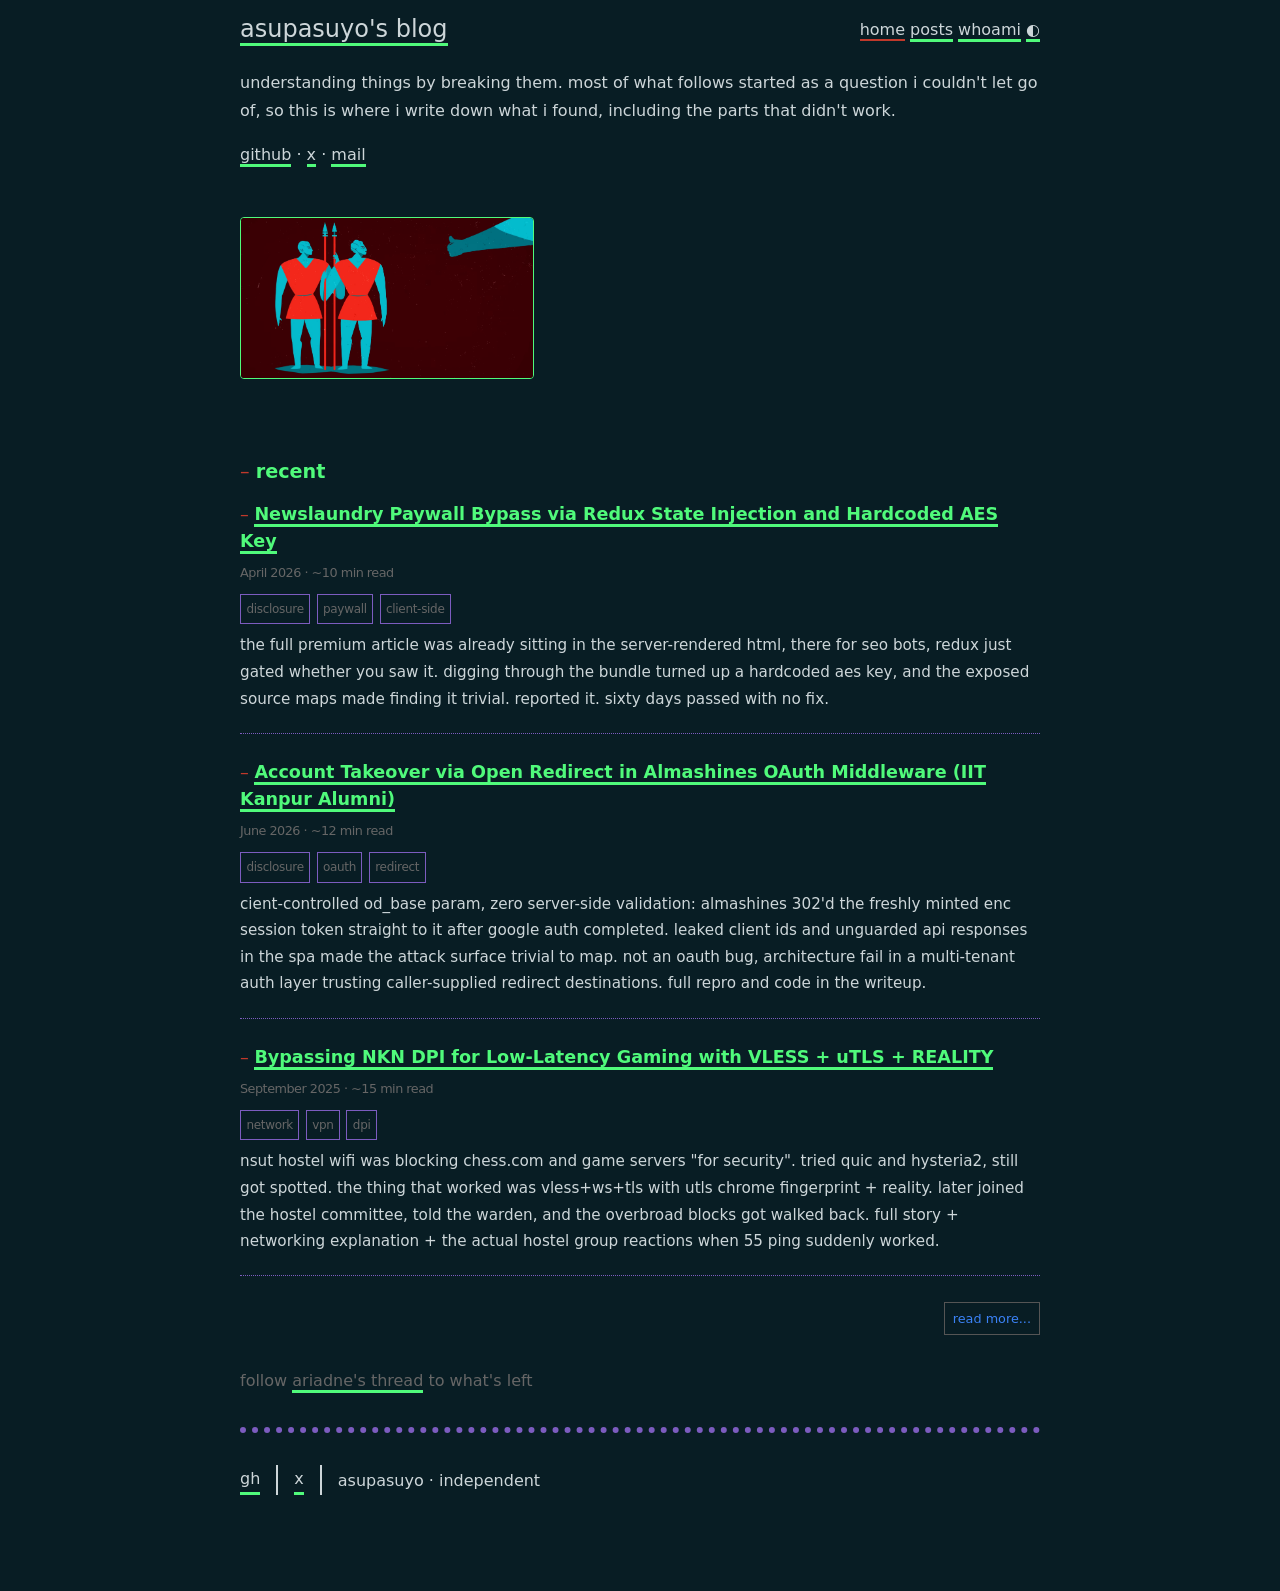
==== index.html @ 63be92d7 "UI: restyle cover image as a short, wide banner with a 1px green border" ====
<!DOCTYPE html>
<html lang="en">
<head>
  <meta charset="UTF-8">
  <meta http-equiv="X-UA-Compatible" content="IE=edge">
  <meta name="viewport" content="width=device-width, initial-scale=1.0">
  <title>asupasuyo's blog</title>
  <meta property="og:title" content="asupasuyo"/>
  <meta property="og:description" content="security research notes and disclosures"/>
  <meta name="description" content="security research notes and disclosures"/>
  <link href="css/fonts.css" rel="stylesheet"/>
  <link rel="stylesheet" type="text/css" media="screen" href="css/main.css"/>
  <link rel="stylesheet" id="darkModeStyle" type="text/css" href="css/dark.css"/>
</head>
<body>
  <div class="content">
    <header>
      <div class="main" id="main_title">
        <a href="index.html">asupasuyo's blog</a>
      </div>
      <nav>
        <a href="index.html" class="nav-active">home</a>
        <a href="posts.html">posts</a>
        <a href="whoami.html">whoami</a>
        <a href="#" id="theme-toggle" title="toggle dark">◐</a>
      </nav>
    </header>

    <main>
      <p>understanding things by breaking them. most of what follows started as a question i couldn't let go of, so this is where i write down what i found, including the parts that didn't work.</p>

      <p><a href="https://github.com/asucodes">github</a> · <a href="https://x.com/asupasuyo">x</a> · <a href="mailto:onepetaflop@gmail.com">mail</a></p>

      <figure style="margin: 2em 0; padding: 0;">
        <img src="assets/cover.png" alt="Prometheus cover art" style="border: 1px solid #50fa7b; border-radius: 4px; width: 100%; height: 160px; object-fit: cover; object-position: center 20%; display: block;" />
      </figure>

      <h2>recent</h2>

      <div class="post-teaser" data-tags="disclosure paywall client-side">
        <h2><a href="posts/newslaundry.html">Newslaundry Paywall Bypass via Redux State Injection and Hardcoded AES Key</a></h2>
        <div class="meta">April 2026 · ~10 min read</div>
        <div class="tags"><span class="tag">disclosure</span><span class="tag">paywall</span><span class="tag">client-side</span></div>
        <p>the full premium article was already sitting in the server-rendered html, there for seo bots, redux just gated whether you saw it. digging through the bundle turned up a hardcoded aes key, and the exposed source maps made finding it trivial. reported it. sixty days passed with no fix.</p>
      </div>

      <div class="post-teaser" data-tags="disclosure oauth redirect ato">
        <h2><a href="posts/almashines.html">Account Takeover via Open Redirect in Almashines OAuth Middleware (IIT Kanpur Alumni)</a></h2>
        <div class="meta">June 2026 · ~12 min read</div>
        <div class="tags"><span class="tag">disclosure</span><span class="tag">oauth</span><span class="tag">redirect</span></div>
        <p>cient-controlled od_base param, zero server-side validation: almashines 302'd the freshly minted enc session token straight to it after google auth completed. leaked client ids and unguarded api responses in the spa made the attack surface trivial to map. not an oauth bug, architecture fail in a multi-tenant auth layer trusting caller-supplied redirect destinations. full repro and code in the writeup.</p>
      </div>

      <div class="post-teaser" data-tags="network vpn dpi bypass">
        <h2><a href="posts/bypass-dpi.html">Bypassing NKN DPI for Low-Latency Gaming with VLESS + uTLS + REALITY</a></h2>
        <div class="meta">September 2025 · ~15 min read</div>
        <div class="tags"><span class="tag">network</span><span class="tag">vpn</span><span class="tag">dpi</span></div>
        <p>nsut hostel wifi was blocking chess.com and game servers "for security". tried quic and hysteria2, still got spotted. the thing that worked was vless+ws+tls with utls chrome fingerprint + reality. later joined the hostel committee, told the warden, and the overbroad blocks got walked back. full story + networking explanation + the actual hostel group reactions when 55 ping suddenly worked.</p>
      </div>

      <div style="text-align: right; margin-top: 0.5em;">
        <a href="#" id="read-more" style="border: 1px solid #555; padding: 2px 8px; font-size: 0.8rem; color: #3b82f6; text-decoration: none; display: inline-block;">read more...</a>
      </div>

      <div id="other-notes" style="display: none;">
        <h2>previous writeups</h2>
        <div class="post-teaser" data-tags="selenium bruteforce ethical">
          <h2><a href="posts/NEET-DOB-Bruteforce.html">NEET NTA Scorecard Portal Rate Limiting and Anti-CAPTCHA Weaknesses (Ethical Research)</a></h2>
          <div class="meta">June 2024 · ~8 min read</div>
          <div class="tags"><span class="tag">selenium</span><span class="tag">bruteforce</span><span class="tag">ethical</span></div>
          <p>after neet 2024 (multiple air 1s, grace marks drama, paper issues) the result lookup was still the old app-number + dob form. i got curious how trivial it was to recover a result if the app number leaked. built the selenium date walker as an independent demo of the oracle. strong ethical note + full cleaned code + selenium/headless setup in the repo.</p>
        </div>

        <div class="post-teaser" data-tags="webrtc streaming firewall">
          <h2><a href="posts/streamit.html">WebRTC Watchparty with TURN for Surviving Restrictive Firewalls</a></h2>
          <div class="meta">August 2025 · ~5 min read</div>
          <div class="tags"><span class="tag">webrtc</span><span class="tag">streaming</span><span class="tag">firewall</span></div>
          <p>native webrtc p2p watchparty (react + node + socket.io + simple-peer). worked great until the first restrictive network. a turn relay was the difference between dead and smooth. short note + full repo linked.</p>
        </div>
      </div>

      <p style="margin-top:2em; color:#666;">follow  <a href="posts.html">ariadne's thread</a> to what's left</p>
    </main>

    <footer>
      <div class="soc">
        <a href="https://github.com/asucodes">gh</a>
      </div>
      <div class="soc">
        <a href="https://x.com/asupasuyo">x</a>
      </div>
      <div class="footer-info">asupasuyo · independent</div>
    </footer>
  </div>

  <script src="js/site.js"></script>
</body>
</html>
---- css/fonts.css ----
/* fira-sans-regular - latin */
@font-face {
  font-family: 'Fira Sans';
  font-style: normal;
  font-weight: 400;
  src: url('../fonts/fira-sans-v10-latin-regular.eot'); /* IE9 Compat Modes */
  src: local('Fira Sans Regular'), local('FiraSans-Regular'),
       url('../fonts/fira-sans-v10-latin-regular.eot?#iefix') format('embedded-opentype'), /* IE6-IE8 */
       url('../fonts/fira-sans-v10-latin-regular.woff2') format('woff2'), /* Super Modern Browsers */
       url('../fonts/fira-sans-v10-latin-regular.woff') format('woff'), /* Modern Browsers */
       url('../fonts/fira-sans-v10-latin-regular.ttf') format('truetype'), /* Safari, Android, iOS */
       url('../fonts/fira-sans-v10-latin-regular.svg#FiraSans') format('svg'); /* Legacy iOS */
}
/* roboto-mono-regular - latin */
@font-face {  
  font-family: 'Roboto Mono';
  font-style: normal;
  font-weight: 400;  
  src: url('../fonts/roboto-mono-v12-latin-regular.eot'); /* IE9 Compat Modes */
  src: url('../fonts/roboto-mono-v12-latin-regular.eot?#iefix') format('embedded-opentype'), /* IE6-IE8 */
       url('../fonts/roboto-mono-v12-latin-regular.woff2') format('woff2'), /* Super Modern Browsers */
       url('../fonts/roboto-mono-v12-latin-regular.woff') format('woff'), /* Modern Browsers */
       url('../fonts/roboto-mono-v12-latin-regular.ttf') format('truetype'), /* Safari, Android, iOS */
       url('../fonts/roboto-mono-v12-latin-regular.svg#RobotoMono') format('svg'); /* Legacy iOS */
}
/* ibm-plex-mono-500italic - latin */
@font-face {
  font-family: 'IBM Plex Mono';
  font-style: italic;
  font-weight: 500;
  src: url('../fonts/ibm-plex-mono-v6-latin-500italic.eot'); /* IE9 Compat Modes */
  src: local('IBM Plex Mono Medium Italic'), local('IBMPlexMono-MediumItalic'),
       url('../fonts/ibm-plex-mono-v6-latin-500italic.eot?#iefix') format('embedded-opentype'), /* IE6-IE8 */
       url('../fonts/ibm-plex-mono-v6-latin-500italic.woff2') format('woff2'), /* Super Modern Browsers */
       url('../fonts/ibm-plex-mono-v6-latin-500italic.woff') format('woff'), /* Modern Browsers */
       url('../fonts/ibm-plex-mono-v6-latin-500italic.ttf') format('truetype'), /* Safari, Android, iOS */
       url('../fonts/ibm-plex-mono-v6-latin-500italic.svg#IBMPlexMono') format('svg'); /* Legacy iOS */
}
---- css/main.css ----
/* Markdown */
:root {
  --maincolor: #c0392b;
  --bordercl: #7c5cbf;
  --callouctcolor: dodgerblue;
  --hovercolor: #1a1a2e;
  --darkMaincolor: #50fa7b;
}

html {
  color: #232333;
  font-family: system-ui, -apple-system, BlinkMacSystemFont, "Segoe UI", Roboto, Helvetica, Arial, sans-serif;
  font-size: 16px;
  line-height: 1.7em;
}

body {
  display: block;
  margin: 8px;
  padding: 0 4px;
}

* {
  -webkit-tap-highlight-color: rgba(0, 0, 0, 0);
}

@keyframes intro {
  0% {
    opacity: 0.01;
  }

  100% {
    opacity: 1;
  }
}

.content {
  animation: intro 0.3s both;
  animation-delay: 0.15s;
}

::selection {
  background: var(--maincolor);
  color: #fff;
}

p {
  /* font-family: 'Fira Sans', sans-serif; */
  line-height: 1.75;
}

article p {
  line-height: 1.8;
  margin-bottom: 1.1em;
}

hr {
  border: 0;
  border-top: 3px dotted var(--bordercl);
  margin: 1em 0;
}

blockquote {
  border-left: 3px solid var(--bordercl);
  color: #737373;
  margin: 0;
  padding-left: 1em;
}

a {
  border-bottom: 3px solid var(--maincolor);
  color: inherit;
  text-decoration: none;
}

a:hover {
  background-color: var(--hovercolor);
  color: #fff;
}

ul {
  list-style: none;
  padding-left: 2ch;
}

ul li {
  text-indent: -2ch;
}

ul > li::before {
  content: "* ";
  font-weight: bold;
}

/* Images */
img {
  border: 3px solid #ececec;
  max-width: 100%;
}

figure {
  box-sizing: border-box;
  display: inline-block;
  margin: 0;
  max-width: 100%;
}

figure img {
  max-height: 500px;
}

@media screen and (min-width: 600px) {
  figure {
    padding: 0 40px;
  }
}

figure h4 {
  font-size: 1rem;
  margin: 0;
  margin-bottom: 1em;
}

figure h4::before {
  content: "↳ ";
}

/* Code blocks */
code, pre {
  font-family: ui-monospace, SFMono-Regular, Menlo, Monaco, Consolas, "Liberation Mono", "Courier New", monospace;
}

code {
  background-color: #f0f0f0;
  color: #b91c1c;
  padding: 0.1em 0.3em;
  border-radius: 2px;
  font-size: 0.93em;
}

pre {
  background-color: #f5f5f5;
  border-left: 3px solid var(--bordercl);
  line-height: 1.5;
  overflow-x: auto;
  padding: 1em 1.2em;
}

pre code {
  color: inherit;
  background: transparent;
}

.highlight pre ::selection {
  background: rgba(255, 255, 255, 0.2);
  color: inherit;
}

pre code {
  background-color: transparent;
  color: inherit;
  font-size: 100%;
  padding: 0;
}

/* Containers */
.content {
  margin-bottom: 4em;
  margin-left: auto;
  margin-right: auto;
  max-width: 800px;
  padding: 0 1ch;
  word-wrap: break-word;
}

/* Header */
header {
  display: flex;
  flex-wrap: wrap;
  justify-content: space-between;
  margin: 1em 0;
}

header .main {
  font-size: 1.5rem;
}

h1,
h2,
h3,
h4,
h5,
h6 {
  font-size: 1.2rem;
  margin-top: 2em;
}

article h2,
article h3,
article h4 {
  font-size: 1.05rem;
  margin-top: 1.8em;
  color: dodgerblue;
  letter-spacing: 0.01em;
}


h1::before {
  color: var(--maincolor);
  content: "# ";
}

.repo-link {
  color: #ff4444 !important;
  font-weight: bold;
  border-bottom: 3px solid #ff4444;
  display: inline-block;
  margin-bottom: 0.8em;
}

.poc-video {
  color: #ff4444;
  font-weight: bold;
}

.reaction {
  margin: 1em 0;
  border: 2px solid #444;
}

.reaction figcaption {
  color: #50fa7b;
  font-style: normal;
}

.footer-info a {
  color: #ff0000 !important;
  text-decoration: none !important;
  border-bottom: none !important;
}

.chat-embed {
  background: #111;
  border: 1px solid #444;
  padding: 0.5em;
  margin: 0.5em 0;
  font-family: monospace;
  font-size: 0.8rem;
  white-space: pre-wrap;
  color: #ddd;
}

/* only h1 gets the # prefix — section headings inside articles read cleaner without it */
h2::before,
h3::before,
h4::before,
h5::before,
h6::before {
  content: "";
}

/* but headings on non-article pages (home, posts list) keep a subtle marker */
.post-teaser h2::before,
main > h2::before {
  color: var(--maincolor);
  content: "– ";
  font-weight: 400;
}

.meta {
  color: #666;
  letter-spacing: -0.5px;
}

/* Footer */
footer {
  display: flex;
  align-items: center;
  border-top: 0.4rem dotted var(--bordercl);
  padding: 2rem 0rem;
  margin-top: 2rem;
}

.soc {
  display: flex;
  align-items: center;
  padding-right: 1rem;
  margin-right: 1rem;
  border-right: 2px solid;
  border-bottom: none;
}

.footer-info {
  padding: var(--footer-padding);
}

#main_title {
  margin-bottom: 10px;
}

/* Common */
.title h1 {
  margin-bottom: 0;
}

time {
  color: #666;
}

span {
  color: #666;
}

/* Posts */
article .title {
  margin-bottom: 1em;
}

/* Callout */
.callout {
  background-color: var(--callouctcolor);
  color: #fff;
  padding: 1em;
}

.callout p {
  /* font-family: 'IBM Plex Mono', monospace; */
  margin: 0;
}

.callout a {
  border-bottom: 3px solid #fff;
}

.callout a:hover {
  background-color: #fff;
  color: var(--callouctcolor);
}

.site-description {
  display: flex;
  justify-content: space-between;
}

.tags li::before {
  content: "🏷 ";
}

.tags a {
  border-bottom: 3px solid var(--maincolor);
}

.tags a:hover {
  color: white;
  background-color: var(--hovercolor);
}

svg {
  max-height: 15px;
}

.soc:hover {
  color: white;
}

.draft-label {
  color: var(--bordercl);
  text-decoration: none;
  padding: 2px 4px;
  border-radius: 4px;
  margin-left: 6px;
  background-color: #f9f2f4;
}

pre {
  font-family: "Roboto Mono", monospace;
  position: relative;
  -webkit-overflow-scrolling: touch;
}

pre code[class*="language-"] {
  -webkit-overflow-scrolling: touch;
}

pre code[class*="language-"]::before {
  background: black;
  border-radius: 0 0 0.25rem 0.25rem;
  color: white;
  font-size: 12px;
  letter-spacing: 0.025rem;
  padding: 0.1rem 0.5rem;
  position: absolute;
  right: 1rem;
  text-align: right;
  text-transform: uppercase;
  top: 0;
}

pre code[class="language-javaScript"]::before,
pre code[class="language-js"]::before {
  content: "js";
  background: #f7df1e;
  color: black;
}

pre code[class="language-typescript"]::before,
pre code[class="language-ts"]::before {
  content: "ts";
  background: dodgerblue;
  color: black;
}

pre code[class*="language-yml"]::before,
pre code[class*="language-yaml"]::before {
  content: "yaml";
  background: #f71e6a;
  color: white;
}

pre code[class*="language-shell"]::before,
pre code[class*="language-bash"]::before,
pre code[class*="language-sh"]::before {
  content: "shell";
  background: green;
  color: white;
}

pre code[class*="language-json"]::before {
  content: "json";
  background: dodgerblue;
  color: #000000;
}

pre code[class*="language-python"]::before,
pre code[class*="language-py"]::before {
  content: "py";
  background: blue;
  color: yellow;
}

pre code[class*="language-css"]::before {
  content: "css";
  background: cyan;
  color: black;
}

pre code[class*="language-go"]::before {
  content: "Go";
  background: cyan;
  color: royalblue;
}

pre code[class*="language-md"]::before,
pre code[class*="language-md"]::before {
  content: "Markdown";
  background: royalblue;
  color: whitesmoke;
}

pre code[class*="language-rust"]::before,
pre code[class*="language-rs"]::before {
  content: "rust";
  background: #fff8f6;
  color: #ff4647;
}

pre code[class*="language-cpp"]::before,
pre code[class*="language-c++"]::before {
  content: "cpp";
  background: #5e97d0;
  color: #044f88;
}

/* table */
table {
  border-spacing: 0;
  border-collapse: collapse;
}

table th {
  padding: 6px 13px;
  border: 1px solid #dfe2e5;
  font-size: large;
}

table td {
  padding: 6px 13px;
  border: 1px solid #dfe2e5;
}

.footnote-definition {
  display: flex;
  align-items: center;
  grid-column-gap: 10px;
}

/* site additions: minimal, matches the reference spirit */
.tags {
  display: flex;
  gap: 0.4em;
  flex-wrap: wrap;
  margin: 0.5em 0;
}
.tag {
  font-size: 0.75rem;
  border: 1px solid var(--bordercl);
  padding: 0.05em 0.45em;
  text-transform: lowercase;
  letter-spacing: -0.3px;
}
.tag:hover {
  background: var(--maincolor);
  color: #fff;
  border-color: var(--maincolor);
}

.pre-wrap {
  position: relative;
}
.copy-btn {
  position: absolute;
  top: 4px;
  right: 4px;
  font-size: 0.65rem;
  padding: 1px 6px;
  border: 1px solid #888;
  background: #fff;
  color: #232333;
  cursor: pointer;
  opacity: 0.85;
}
.copy-btn:hover {
  background: var(--maincolor);
  color: #fff;
  border-color: var(--maincolor);
}
.dark .copy-btn,
body[style*="background-color: #202124"] .copy-btn {
  background: #333;
  color: #ddd;
  border-color: #555;
}

.post-teaser {
  margin-bottom: 1.6em;
  padding-bottom: 1em;
  border-bottom: 1px dotted var(--bordercl);
  transition: all 0.1s ease;
}
.post-teaser:last-child {
  border-bottom: none;
}
.post-teaser:hover {
  border-bottom-color: var(--maincolor);
  padding-left: 0.3em;
}
.post-teaser h2 {
  margin: 0.2em 0 0.2em;
  font-size: 1.1rem;
}
.post-teaser .meta {
  font-size: 0.8rem;
}
.post-teaser p {
  margin: 0.3em 0;
  font-size: 0.95rem;
}
.read-time {
  font-size: 0.75rem;
  color: #888;
  margin-left: 0.5em;
}

.nav-active {
  border-bottom: 2px solid var(--maincolor);
}

figure {
  margin: 1em 0;
}
figure img {
  display: block;
  margin: 0 auto;
}
figcaption {
  text-align: center;
  font-size: 0.75rem;
  color: #666;
  margin-top: 0.3em;
}

/* slightly tighter content on mobile */
@media (max-width: 600px) {
  .content { padding: 0 0.5ch; }
  header nav a { margin-right: 0.6em; font-size: 0.95rem; }
}
---- css/dark.css ----
body {
    color: #cdd6d9;
    background-color: #081d24;
}

::-moz-selection {
    background: blue;
    color: #fff;
    text-shadow: none;
}

::selection {
    background: red;
    color: #fff;
    text-shadow: none;
}

hr {
    border-top: 3px dotted blue;
}

code {
  background-color: #2a2a35;
  color: #7dd3fc;
  padding: 0.1em 0.3em;
  border-radius: 2px;
}

pre {
  background-color: #1a1a2e;
  border-left: 3px solid #50fa7b;
  line-height: 1.5;
  overflow-x: auto;
  padding: 1em 1.2em;
}

pre code {
  background: transparent;
  color: #e8e8e8;
}

blockquote {
    border-color: blue;
}

h1,
h2,
h3,
h4,
h5,
h6 {
    color: #50fa7b;
}

h1::before {
    color: var(--darkMaincolor);
    content: "# ";
}

/* h1 keeps the # prefix — h2+ no prefix, same as light mode */
h2::before,
h3::before,
h4::before,
h5::before,
h6::before {
  content: "";
}

/* article section headings in dark mode — lighter than the green, readable */
article h2,
article h3,
article h4 {
  color: #7dd3fc;
}

a {
    border-bottom: 3px solid var(--darkMaincolor);
    color: inherit;
}

a:hover {
    background-color: var(--darkMaincolor);
    color: black;
}

.site-description a {
    color: #ddd;
}

.site-description a:hover {
    color: black;
}

.tags a {
    border-bottom: 3px solid var(--darkMaincolor);
}

.tags a:hover {
    background-color: var(--darkMaincolor);
    color: black;
}

.site-title a {
    color: white;
    text-decoration: none !important;
}

.header nav,
.footer {
    border-color: #333;
}

.highlight {
    background-color: #333;
}

.soc:hover {
    color: black;
}

.draft-label {
    color: var(--darkMaincolor);
    background-color: blue;
}

.highlight pre code[class=language-javaScript]::before,
.highlight pre code[class="language-js"]::before {
    content: "js";
    background: #f7df1e;
    color: black;
}

.highlight pre code[class*='language-yml']::before,
.highlight pre code[class*='language-yaml']::before {
    content: 'yaml';
    background: #f71e6a;
    color: white;
}

.highlight pre code[class*='language-shell']::before,
.highlight pre code[class*='language-bash']::before,
.highlight pre code[class*='language-sh']::before {
    content: 'shell';
    background: green;
    color: white
}

.highlight pre code[class*='language-json']::before {
    content: 'json';
    background: dodgerblue;
    color: #000000
}

.highlight pre code[class*='language-python']::before,
.highlight pre code[class*='language-py']::before {
    content: 'py';
    background: blue;
    color: yellow;
}

.highlight pre code[class*='language-css']::before {
    content: 'css';
    background: cyan;
    color: black;
}

.highlight pre code[class*='language-go']::before {
    content: 'Go';
    background: cyan;
    color: royalblue;
}

.highlight pre code[class*='language-md']::before {
    content: 'Markdown';
    background: royalblue;
    color: whitesmoke;
}
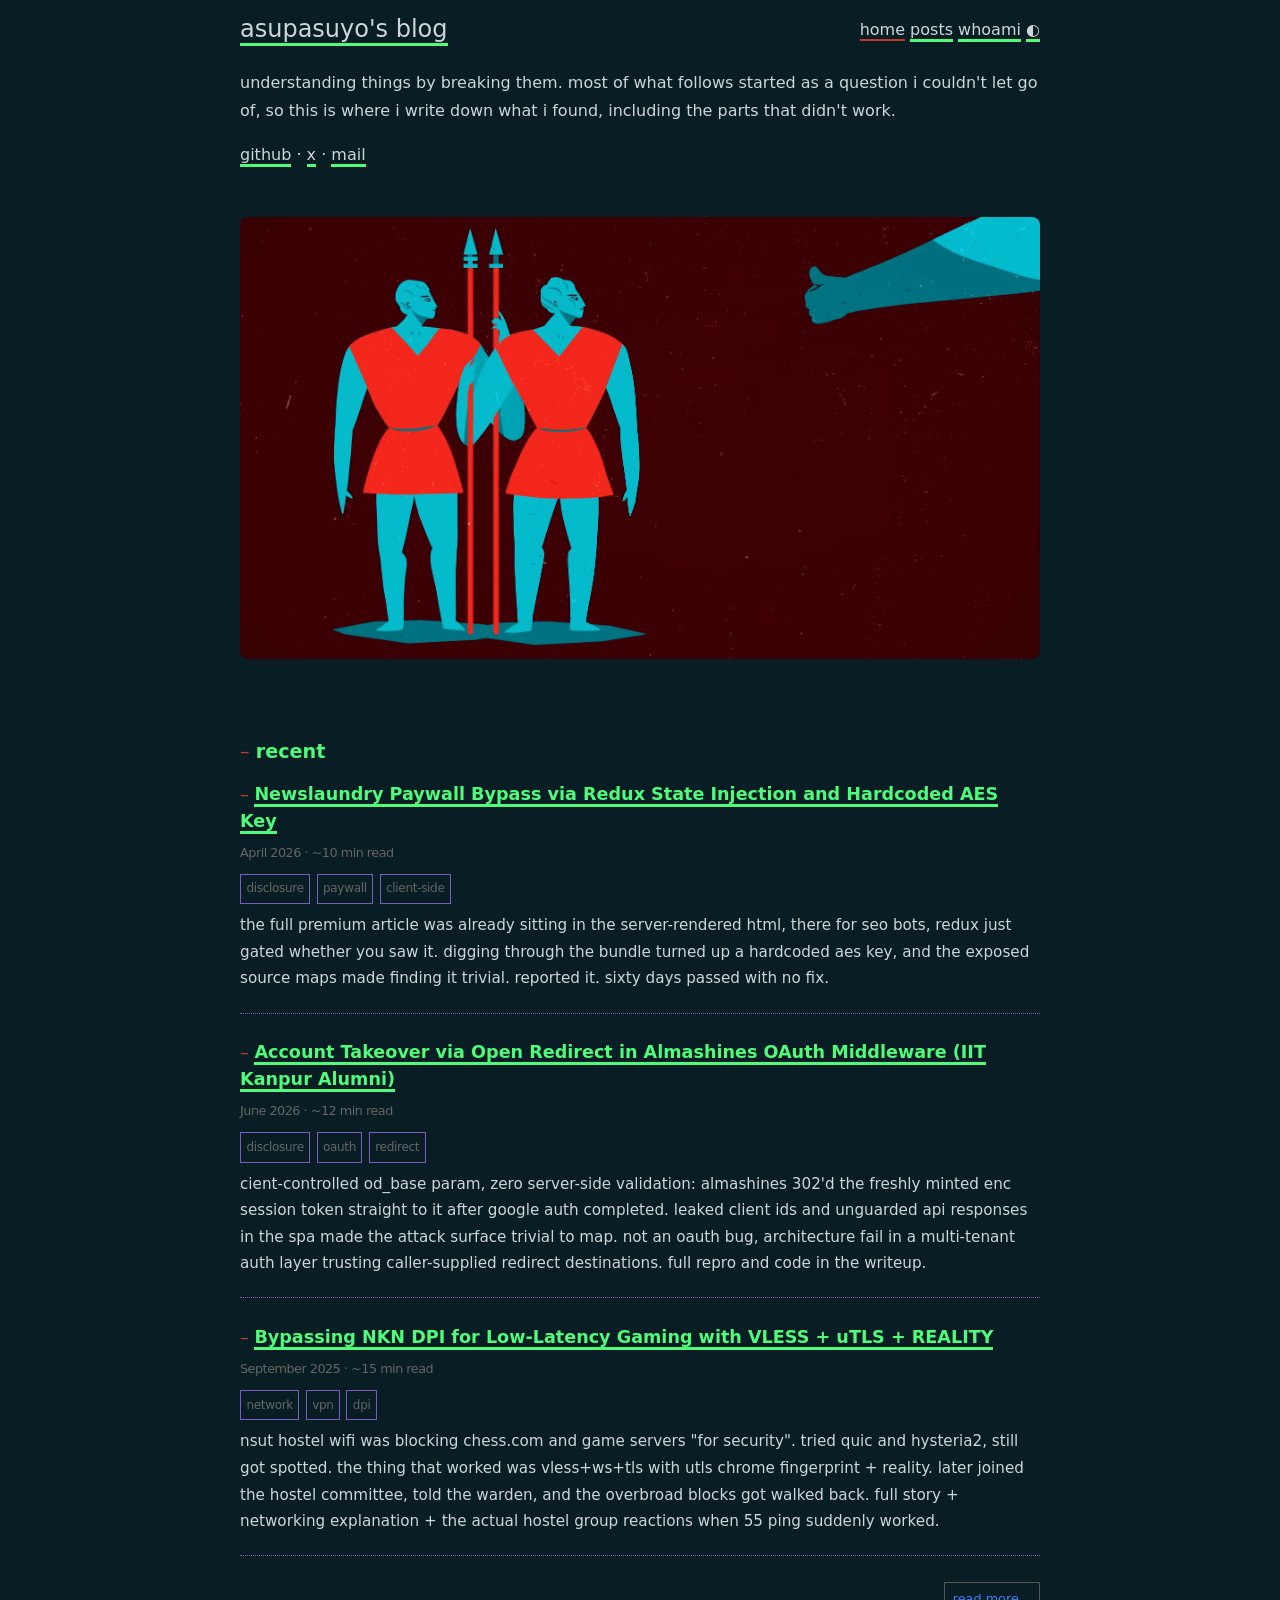
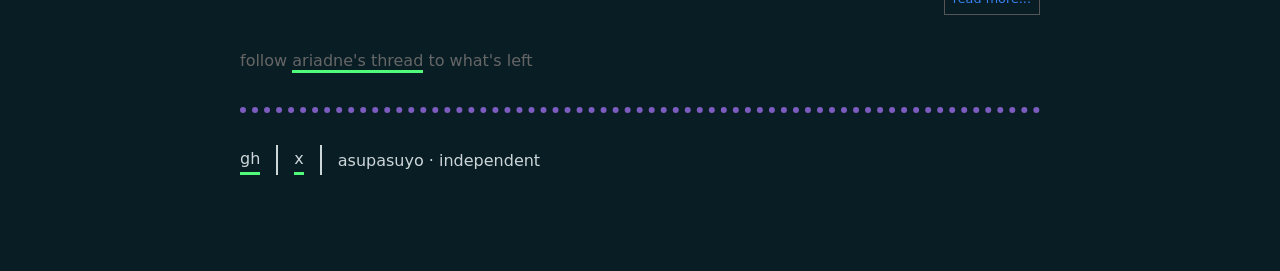
==== commit 9b38f578: "UI: revert cover image banner styling back to full bleed" ====
--- a/index.html
+++ b/index.html
@@ -31,8 +31,8 @@
 
       <p><a href="https://github.com/asucodes">github</a> · <a href="https://x.com/asupasuyo">x</a> · <a href="mailto:onepetaflop@gmail.com">mail</a></p>
 
-      <figure style="margin: 2em 0; padding: 0;">
-        <img src="assets/cover.png" alt="Prometheus cover art" style="border: 1px solid #50fa7b; border-radius: 4px; width: 100%; height: 160px; object-fit: cover; object-position: center 20%; display: block;" />
+      <figure style="margin: 2em 0; padding: 0; width: 100%;">
+        <img src="assets/cover.png" alt="Prometheus cover art" style="border-radius: 8px; border: none; width: 100%; display: block;" />
       </figure>
 
       <h2>recent</h2>
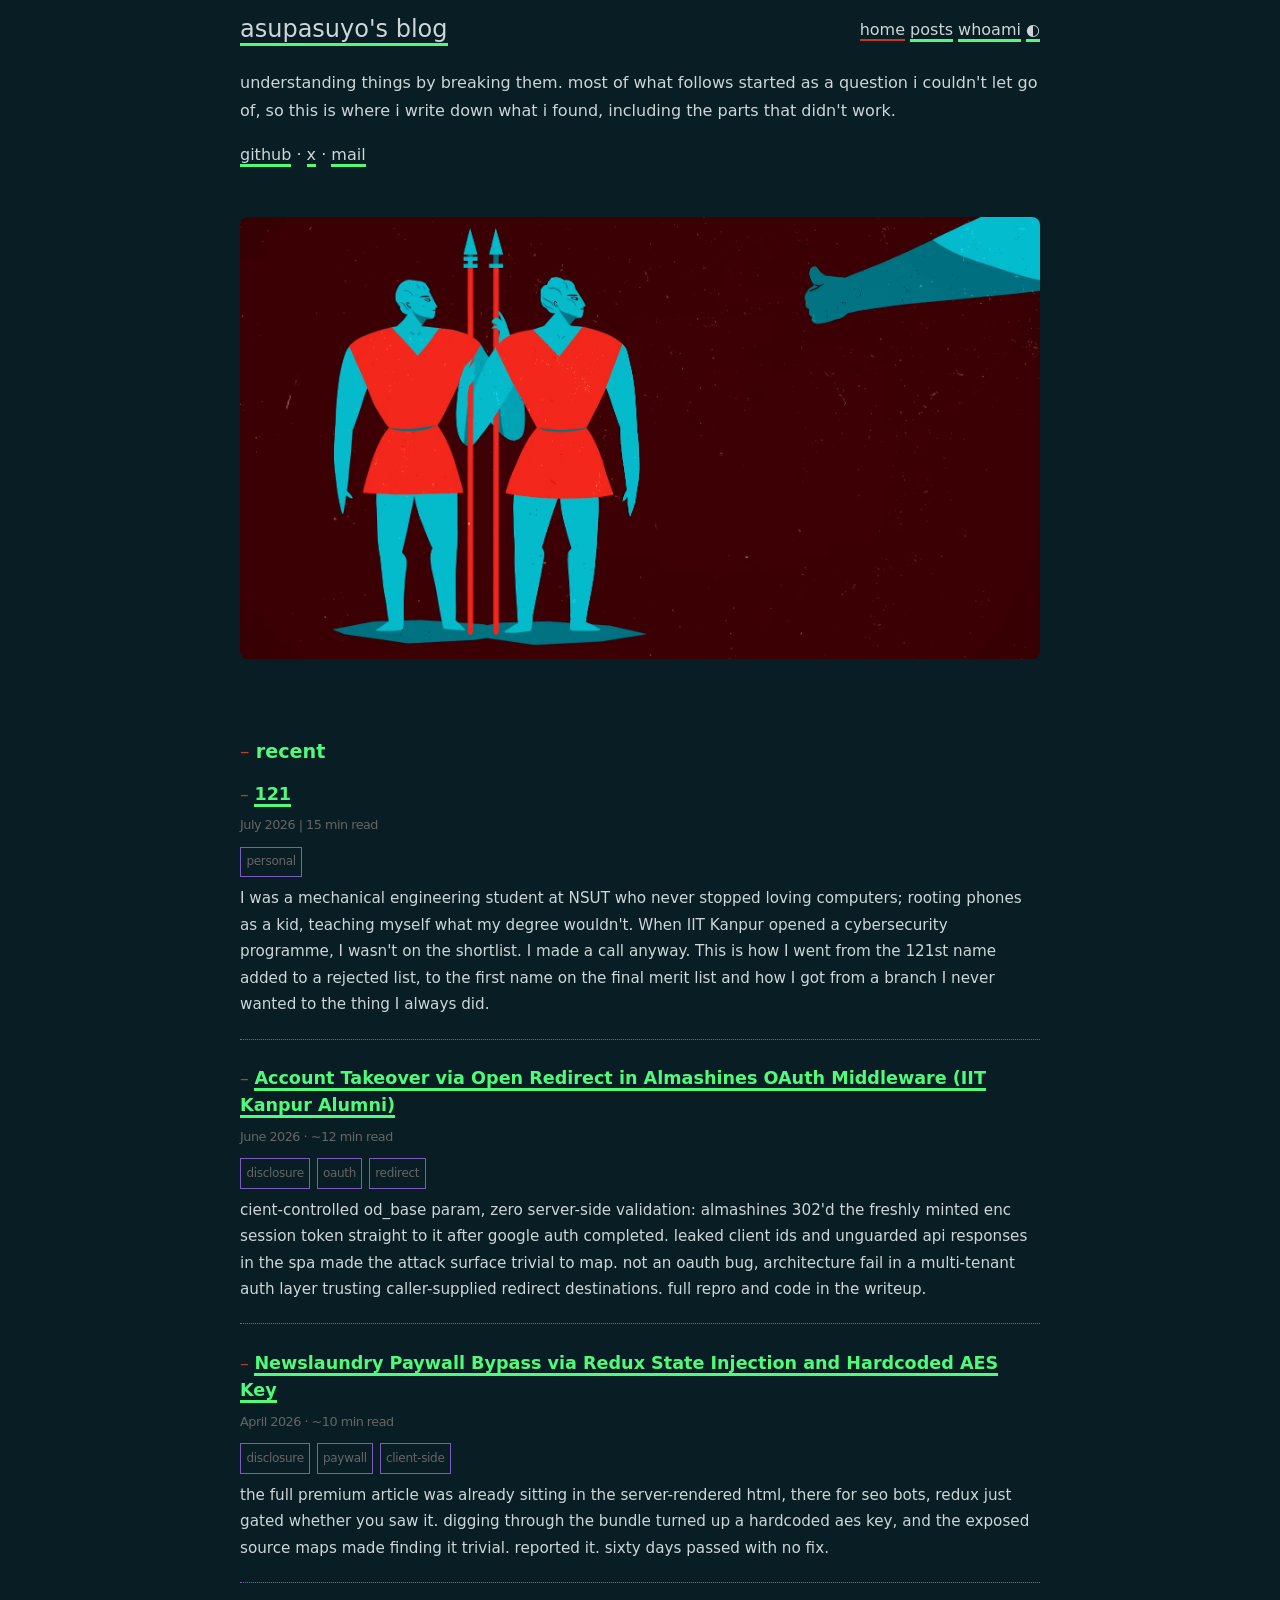
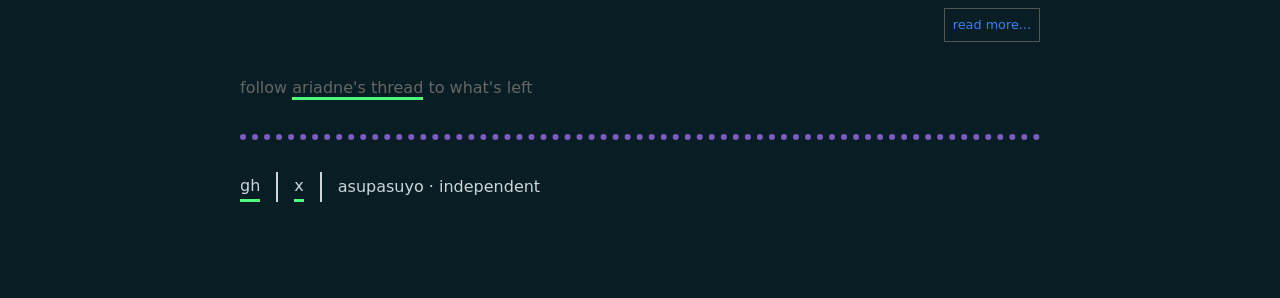
==== commit 23bd88f8: "add blog post 121: my story" ====
--- a/index.html
+++ b/index.html
@@ -37,11 +37,11 @@
 
       <h2>recent</h2>
 
-      <div class="post-teaser" data-tags="disclosure paywall client-side">
-        <h2><a href="posts/newslaundry.html">Newslaundry Paywall Bypass via Redux State Injection and Hardcoded AES Key</a></h2>
-        <div class="meta">April 2026 · ~10 min read</div>
-        <div class="tags"><span class="tag">disclosure</span><span class="tag">paywall</span><span class="tag">client-side</span></div>
-        <p>the full premium article was already sitting in the server-rendered html, there for seo bots, redux just gated whether you saw it. digging through the bundle turned up a hardcoded aes key, and the exposed source maps made finding it trivial. reported it. sixty days passed with no fix.</p>
+      <div class="post-teaser" data-tags="personal">
+        <h2><a href="posts/121.html">121</a></h2>
+        <div class="meta">July 2026 | 15 min read</div>
+        <div class="tags"><span class="tag">personal</span></div>
+        <p>I was a mechanical engineering student at NSUT who never stopped loving computers; rooting phones as a kid, teaching myself what my degree wouldn't. When IIT Kanpur opened a cybersecurity programme, I wasn't on the shortlist. I made a call anyway. This is how I went from the 121st name added to a rejected list, to the first name on the final merit list and how I got from a branch I never wanted to the thing I always did.</p>
       </div>
 
       <div class="post-teaser" data-tags="disclosure oauth redirect ato">
@@ -51,11 +51,11 @@
         <p>cient-controlled od_base param, zero server-side validation: almashines 302'd the freshly minted enc session token straight to it after google auth completed. leaked client ids and unguarded api responses in the spa made the attack surface trivial to map. not an oauth bug, architecture fail in a multi-tenant auth layer trusting caller-supplied redirect destinations. full repro and code in the writeup.</p>
       </div>
 
-      <div class="post-teaser" data-tags="network vpn dpi bypass">
-        <h2><a href="posts/bypass-dpi.html">Bypassing NKN DPI for Low-Latency Gaming with VLESS + uTLS + REALITY</a></h2>
-        <div class="meta">September 2025 · ~15 min read</div>
-        <div class="tags"><span class="tag">network</span><span class="tag">vpn</span><span class="tag">dpi</span></div>
-        <p>nsut hostel wifi was blocking chess.com and game servers "for security". tried quic and hysteria2, still got spotted. the thing that worked was vless+ws+tls with utls chrome fingerprint + reality. later joined the hostel committee, told the warden, and the overbroad blocks got walked back. full story + networking explanation + the actual hostel group reactions when 55 ping suddenly worked.</p>
+      <div class="post-teaser" data-tags="disclosure paywall client-side">
+        <h2><a href="posts/newslaundry.html">Newslaundry Paywall Bypass via Redux State Injection and Hardcoded AES Key</a></h2>
+        <div class="meta">April 2026 · ~10 min read</div>
+        <div class="tags"><span class="tag">disclosure</span><span class="tag">paywall</span><span class="tag">client-side</span></div>
+        <p>the full premium article was already sitting in the server-rendered html, there for seo bots, redux just gated whether you saw it. digging through the bundle turned up a hardcoded aes key, and the exposed source maps made finding it trivial. reported it. sixty days passed with no fix.</p>
       </div>
 
       <div style="text-align: right; margin-top: 0.5em;">
@@ -64,6 +64,13 @@
 
       <div id="other-notes" style="display: none;">
         <h2>previous writeups</h2>
+        <div class="post-teaser" data-tags="network vpn dpi bypass">
+          <h2><a href="posts/bypass-dpi.html">Bypassing NKN DPI for Low-Latency Gaming with VLESS + uTLS + REALITY</a></h2>
+          <div class="meta">September 2025 · ~15 min read</div>
+          <div class="tags"><span class="tag">network</span><span class="tag">vpn</span><span class="tag">dpi</span></div>
+          <p>nsut hostel wifi was blocking chess.com and game servers "for security". tried quic and hysteria2, still got spotted. the thing that worked was vless+ws+tls with utls chrome fingerprint + reality. later joined the hostel committee, told the warden, and the overbroad blocks got walked back. full story + networking explanation + the actual hostel group reactions when 55 ping suddenly worked.</p>
+        </div>
+
         <div class="post-teaser" data-tags="selenium bruteforce ethical">
           <h2><a href="posts/NEET-DOB-Bruteforce.html">NEET NTA Scorecard Portal Rate Limiting and Anti-CAPTCHA Weaknesses (Ethical Research)</a></h2>
           <div class="meta">June 2024 · ~8 min read</div>
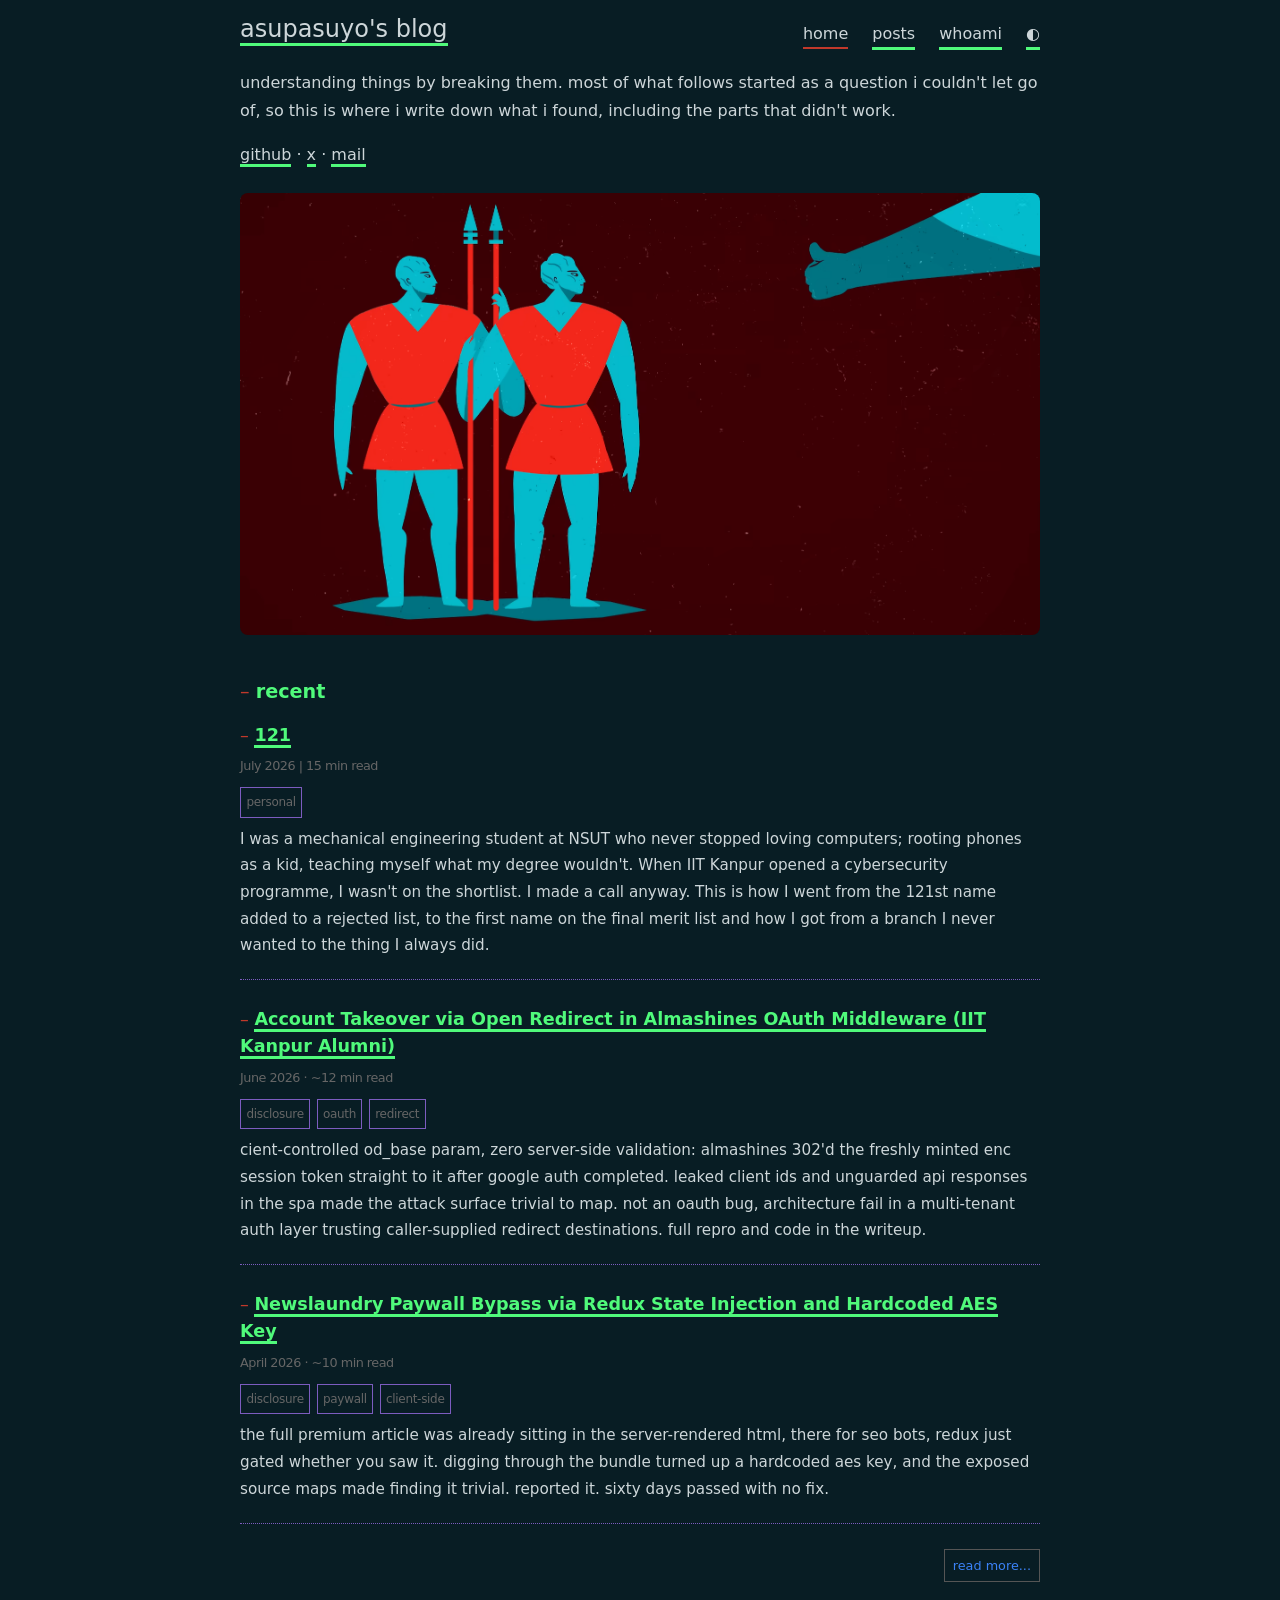
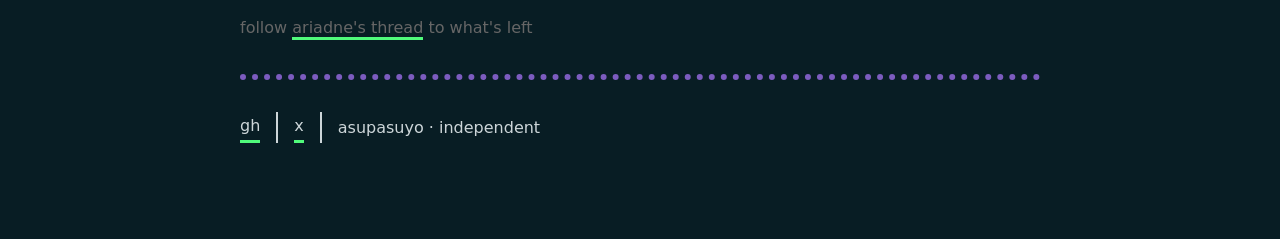
==== commit 77b1f51f: "css fixes" ====
--- a/index.html
+++ b/index.html
@@ -31,11 +31,11 @@
 
       <p><a href="https://github.com/asucodes">github</a> · <a href="https://x.com/asupasuyo">x</a> · <a href="mailto:onepetaflop@gmail.com">mail</a></p>
 
-      <figure style="margin: 2em 0; padding: 0; width: 100%;">
+      <figure style="margin: 0.5em 0 1em; padding: 0; width: 100%;">
         <img src="assets/cover.png" alt="Prometheus cover art" style="border-radius: 8px; border: none; width: 100%; display: block;" />
       </figure>
 
-      <h2>recent</h2>
+      <h2 style="margin-top: 1em;">recent</h2>
 
       <div class="post-teaser" data-tags="personal">
         <h2><a href="posts/121.html">121</a></h2>
--- a/css/main.css
+++ b/css/main.css
@@ -179,6 +179,12 @@
   flex-wrap: wrap;
   justify-content: space-between;
   margin: 1em 0;
+}
+
+header nav {
+  display: flex;
+  gap: 1.5rem;
+  align-items: center;
 }
 
 header .main {
@@ -592,5 +598,6 @@
 /* slightly tighter content on mobile */
 @media (max-width: 600px) {
   .content { padding: 0 0.5ch; }
-  header nav a { margin-right: 0.6em; font-size: 0.95rem; }
-}
+  header nav { gap: 0.8rem; }
+  header nav a { font-size: 0.95rem; }
+}
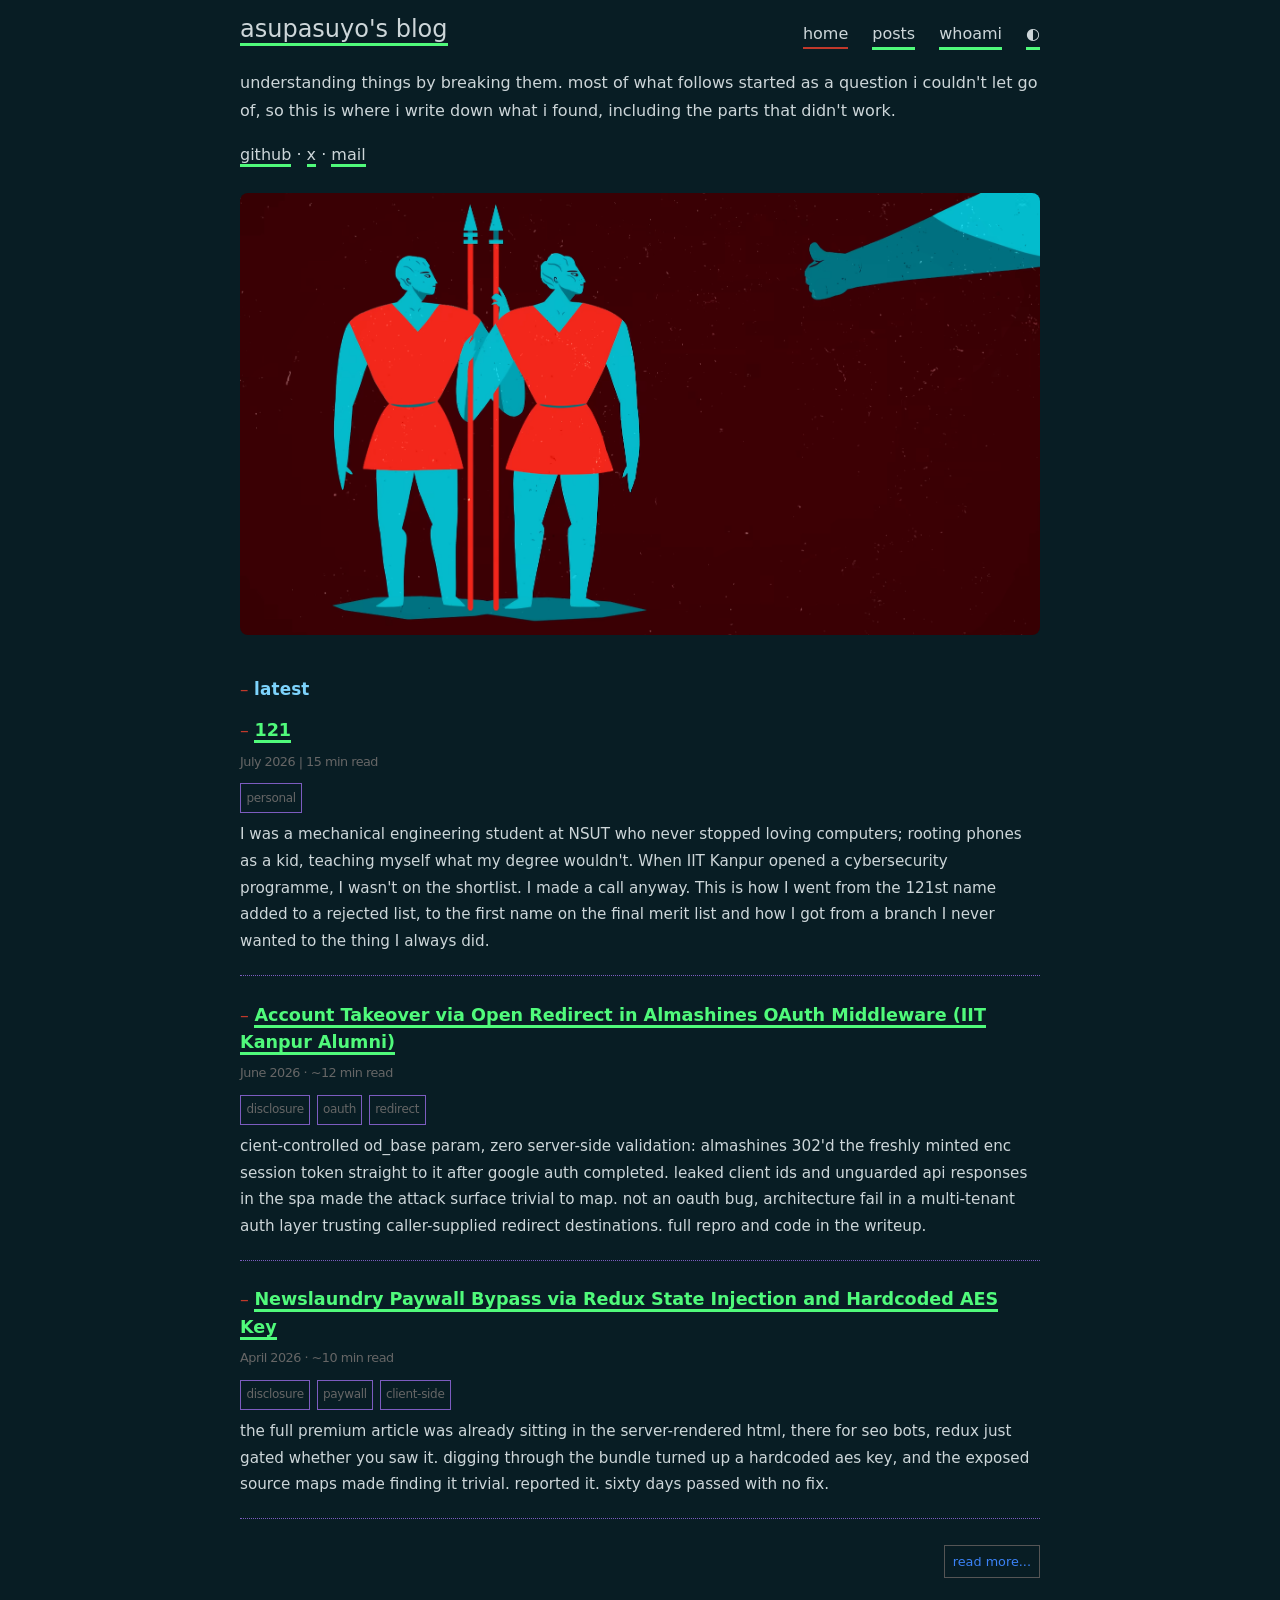
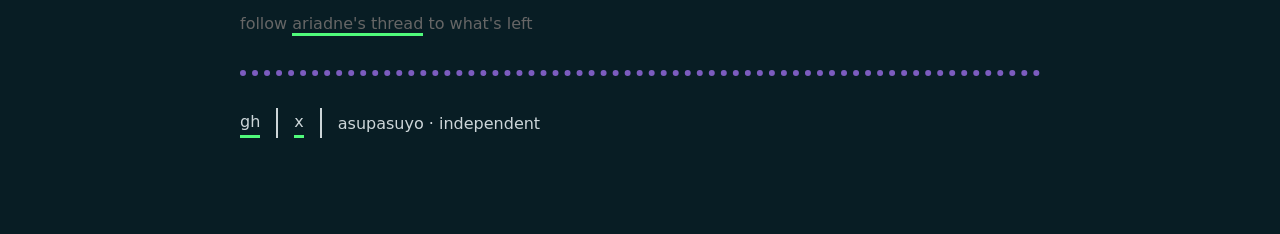
==== commit 682005f7: "UI: change recent to latest, enlarge h2 headings, and remove embed meta tags across all pages" ====
--- a/index.html
+++ b/index.html
@@ -5,9 +5,6 @@
   <meta http-equiv="X-UA-Compatible" content="IE=edge">
   <meta name="viewport" content="width=device-width, initial-scale=1.0">
   <title>asupasuyo's blog</title>
-  <meta property="og:title" content="asupasuyo"/>
-  <meta property="og:description" content="security research notes and disclosures"/>
-  <meta name="description" content="security research notes and disclosures"/>
   <link href="css/fonts.css" rel="stylesheet"/>
   <link rel="stylesheet" type="text/css" media="screen" href="css/main.css"/>
   <link rel="stylesheet" id="darkModeStyle" type="text/css" href="css/dark.css"/>
@@ -35,7 +32,7 @@
         <img src="assets/cover.png" alt="Prometheus cover art" style="border-radius: 8px; border: none; width: 100%; display: block;" />
       </figure>
 
-      <h2 style="margin-top: 1em;">recent</h2>
+      <h2 style="margin-top: 1em;">latest</h2>
 
       <div class="post-teaser" data-tags="personal">
         <h2><a href="posts/121.html">121</a></h2>
--- a/css/main.css
+++ b/css/main.css
@@ -201,9 +201,15 @@
   margin-top: 2em;
 }
 
+h2 {
+  font-size: 1.5rem;
+}
+
 article h2,
 article h3,
-article h4 {
+article h4,
+main > h2,
+#other-notes h2 {
   font-size: 1.05rem;
   margin-top: 1.8em;
   color: dodgerblue;
--- a/css/dark.css
+++ b/css/dark.css
@@ -69,7 +69,9 @@
 /* article section headings in dark mode — lighter than the green, readable */
 article h2,
 article h3,
-article h4 {
+article h4,
+main > h2,
+#other-notes h2 {
   color: #7dd3fc;
 }
 
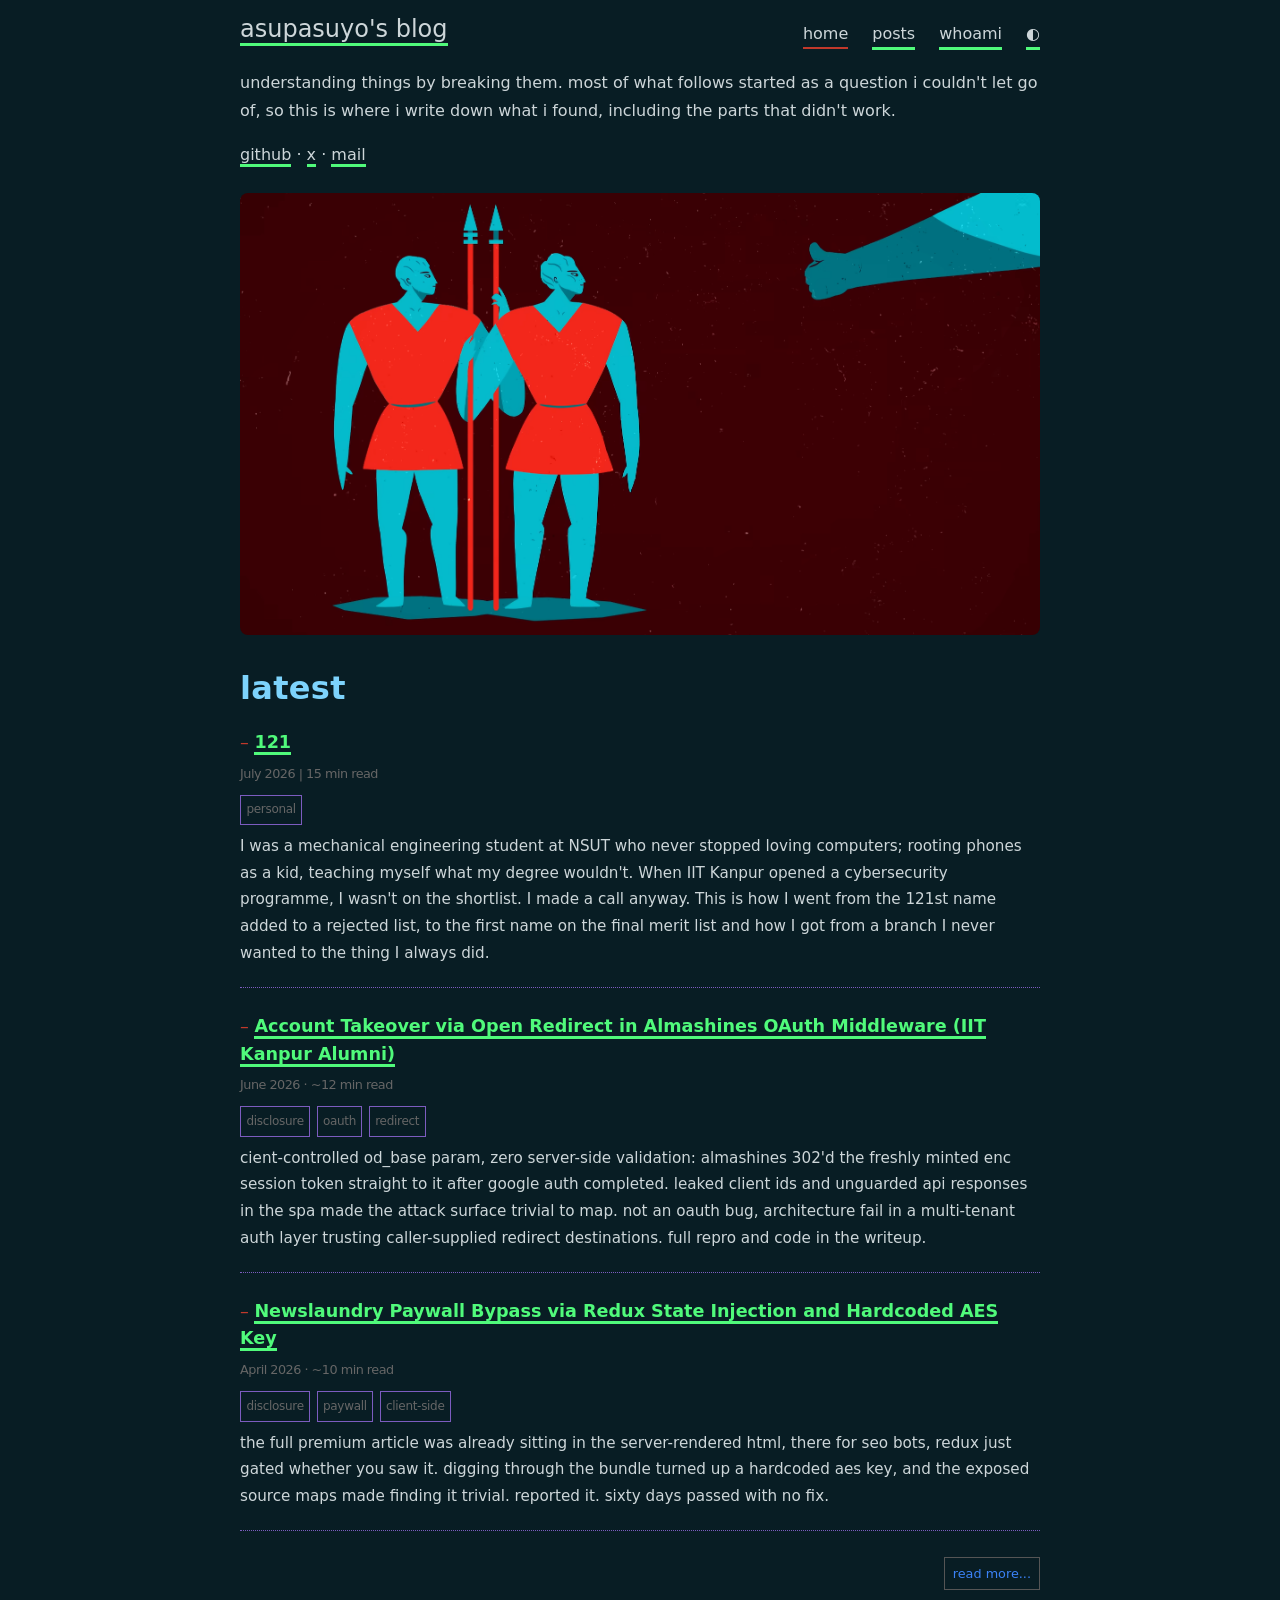
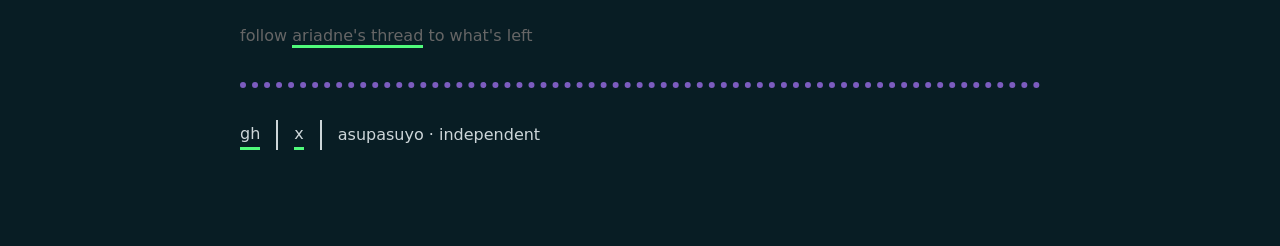
==== commit 5a1611eb: "UI: enlarge latest heading, remove dash prefix" ====
--- a/index.html
+++ b/index.html
@@ -32,7 +32,7 @@
         <img src="assets/cover.png" alt="Prometheus cover art" style="border-radius: 8px; border: none; width: 100%; display: block;" />
       </figure>
 
-      <h2 style="margin-top: 1em;">latest</h2>
+      <h2 id="section-latest">latest</h2>
 
       <div class="post-teaser" data-tags="personal">
         <h2><a href="posts/121.html">121</a></h2>
--- a/css/main.css
+++ b/css/main.css
@@ -203,6 +203,14 @@
 
 h2 {
   font-size: 1.5rem;
+}
+
+#section-latest {
+  font-size: 2rem;
+  margin-top: 0.5em;
+}
+#section-latest::before {
+  content: "" !important;
 }
 
 article h2,
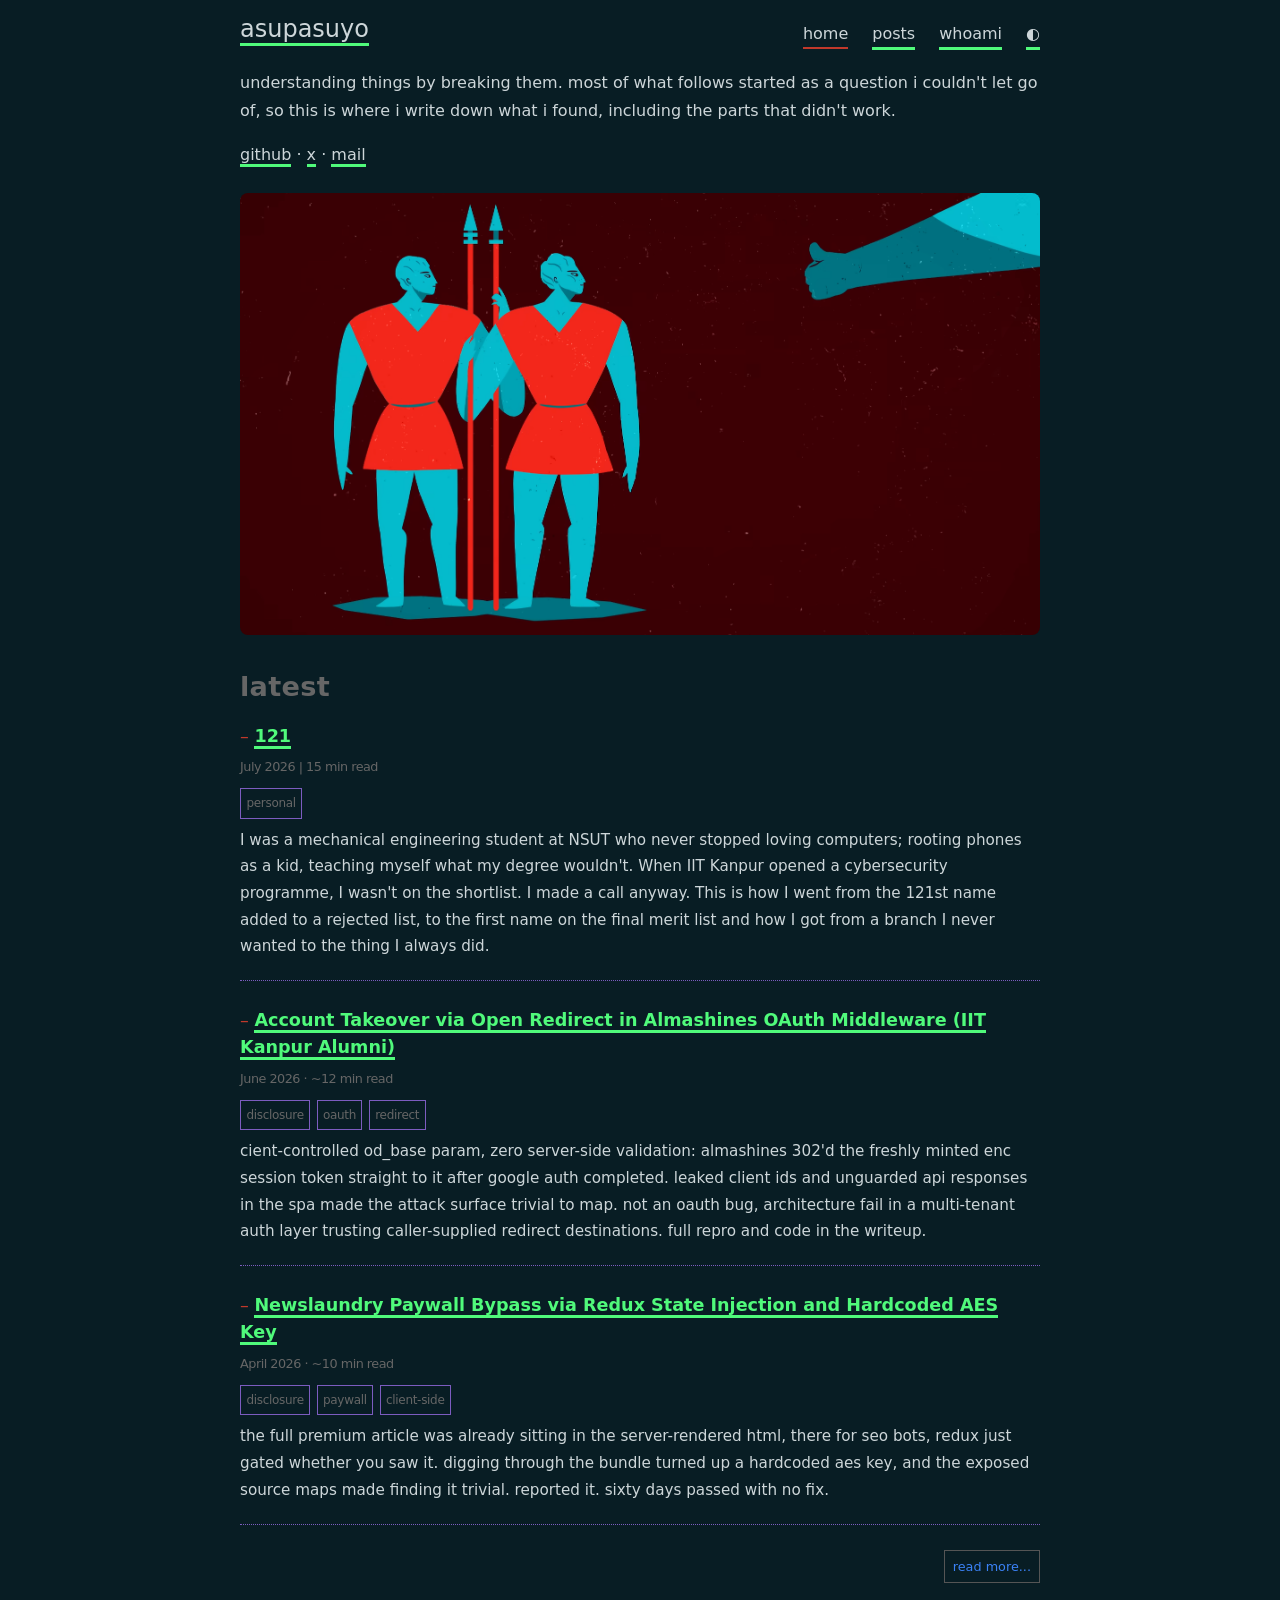
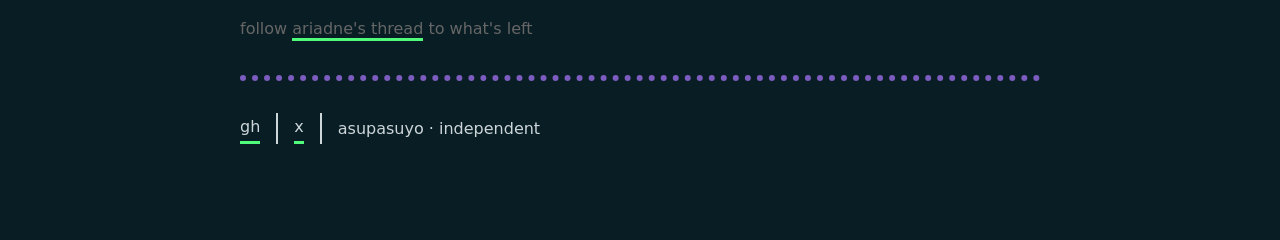
==== commit 50a2d394: "UI: change title from 'asupasuyo's blog' to 'asupasuyo' for consistency" ====
--- a/index.html
+++ b/index.html
@@ -4,7 +4,7 @@
   <meta charset="UTF-8">
   <meta http-equiv="X-UA-Compatible" content="IE=edge">
   <meta name="viewport" content="width=device-width, initial-scale=1.0">
-  <title>asupasuyo's blog</title>
+  <title>asupasuyo</title>
   <link href="css/fonts.css" rel="stylesheet"/>
   <link rel="stylesheet" type="text/css" media="screen" href="css/main.css"/>
   <link rel="stylesheet" id="darkModeStyle" type="text/css" href="css/dark.css"/>
@@ -13,7 +13,7 @@
   <div class="content">
     <header>
       <div class="main" id="main_title">
-        <a href="index.html">asupasuyo's blog</a>
+        <a href="index.html">asupasuyo</a>
       </div>
       <nav>
         <a href="index.html" class="nav-active">home</a>
--- a/css/main.css
+++ b/css/main.css
@@ -206,8 +206,9 @@
 }
 
 #section-latest {
-  font-size: 2rem;
+  font-size: 1.7rem;
   margin-top: 0.5em;
+  color: #666;
 }
 #section-latest::before {
   content: "" !important;
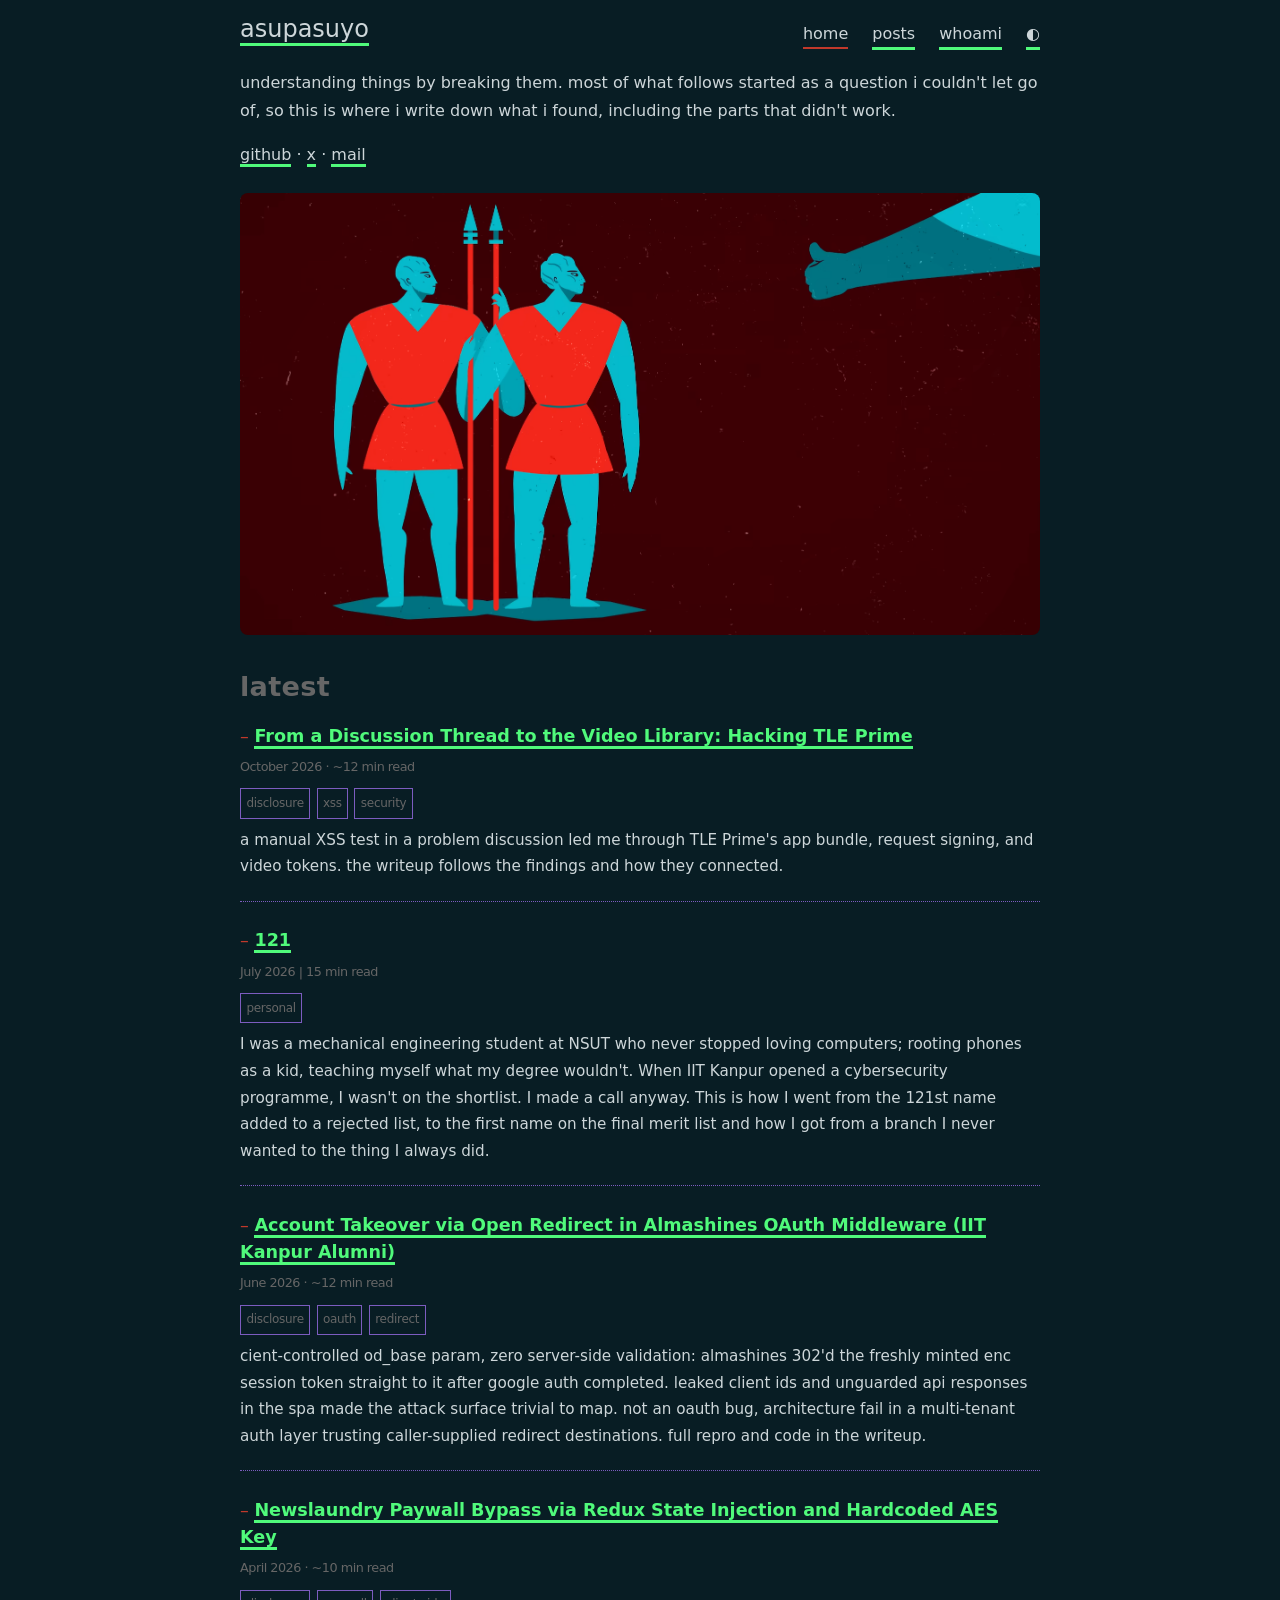
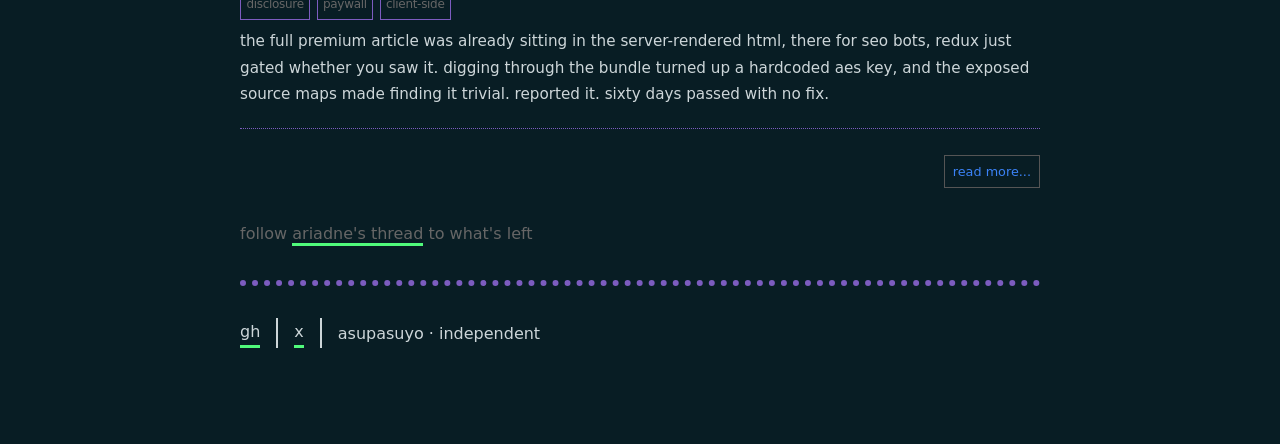
==== commit befb9a2e: "updated index page" ====
--- a/index.html
+++ b/index.html
@@ -33,6 +33,13 @@
       </figure>
 
       <h2 id="section-latest">latest</h2>
+
+      <div class="post-teaser" data-tags="disclosure xss security">
+        <h2><a href="posts/tle-prime.html">From a Discussion Thread to the Video Library: Hacking TLE Prime</a></h2>
+        <div class="meta">October 2026 · ~12 min read</div>
+        <div class="tags"><span class="tag">disclosure</span><span class="tag">xss</span><span class="tag">security</span></div>
+        <p>a manual XSS test in a problem discussion led me through TLE Prime's app bundle, request signing, and video tokens. the writeup follows the findings and how they connected.</p>
+      </div>
 
       <div class="post-teaser" data-tags="personal">
         <h2><a href="posts/121.html">121</a></h2>
--- a/css/main.css
+++ b/css/main.css
@@ -217,8 +217,7 @@
 article h2,
 article h3,
 article h4,
-main > h2,
-#other-notes h2 {
+main > h2 {
   font-size: 1.05rem;
   margin-top: 1.8em;
   color: dodgerblue;
--- a/css/dark.css
+++ b/css/dark.css
@@ -70,8 +70,7 @@
 article h2,
 article h3,
 article h4,
-main > h2,
-#other-notes h2 {
+main > h2 {
   color: #7dd3fc;
 }
 
